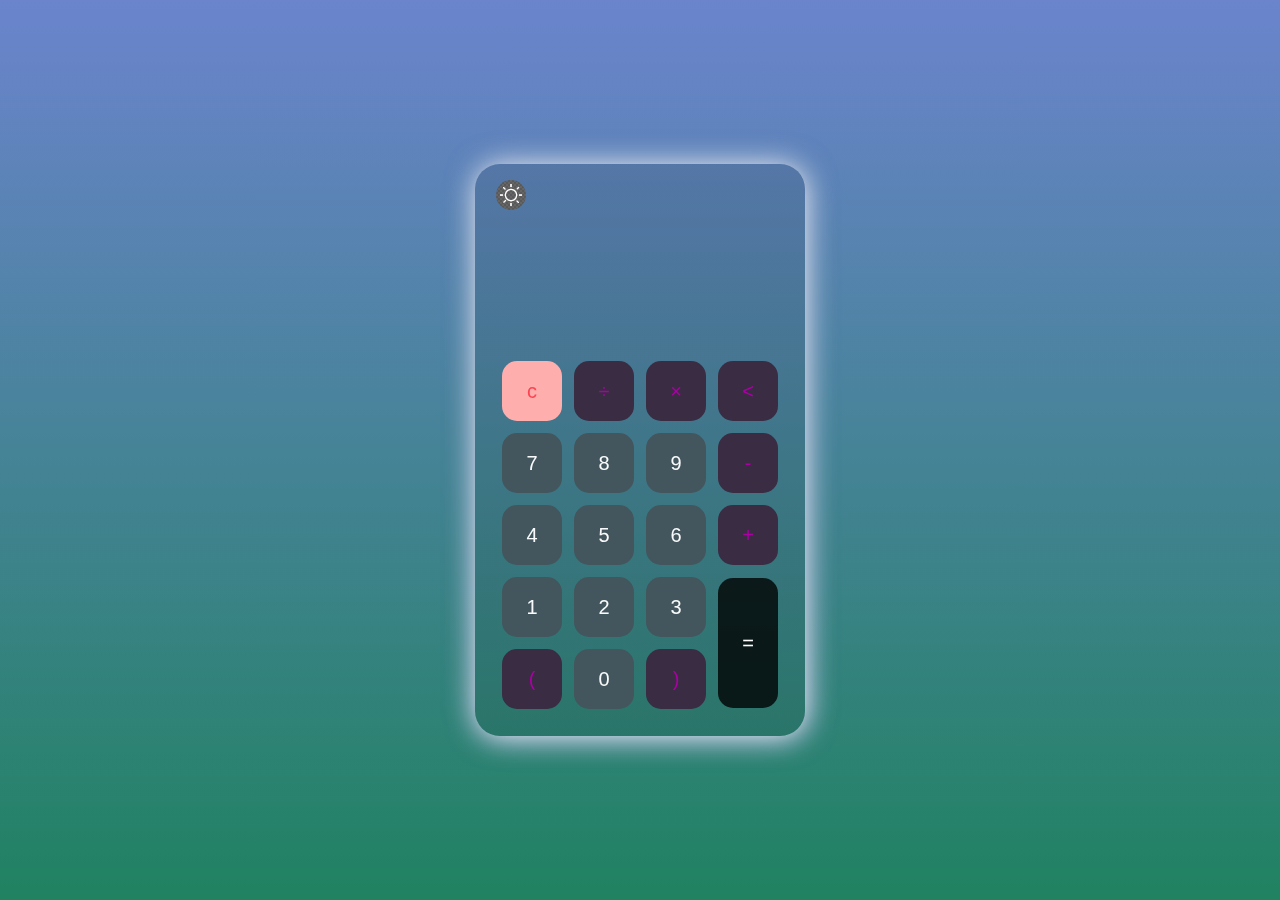
==== OIB_Task_1/index.html @ 67889aba "Project Completed" ====
<!DOCTYPE html>
<html>
<head>
  <link rel="stylesheet" href="Assets/css/style.css">
  <title>Task_1</title>
</head>
<body>
  <div class="container">
    <div class="calculator dark">
      <div class="theme-toggler active">
      </div>
      <div class="display-screen">
        <div id="display"></div>
      </div>
      <div class="buttons">
        <table>
          <tr>
            <td><button class="btn-operator" id="clear">c</button></td>
            <td><button class="btn-operator" id="/">&divide;</button></td>
            <td><button class="btn-operator" id="*">&times;</button></td>
            <td><button class="btn-operator" id="backspace"><</button></td>
          </tr>
          <tr>
            <td><button class="btn-number" id="7">7</button></td>
            <td><button class="btn-number" id="8">8</button></td>
            <td><button class="btn-number" id="9">9</button></td>
            <td><button class="btn-operator" id="-">-</button></td>
          </tr>
          <tr>
            <td><button class="btn-number" id="4">4</button></td>
            <td><button class="btn-number" id="5">5</button></td>
            <td><button class="btn-number" id="6">6</button></td>
            <td><button class="btn-operator" id="+">+</button></td>
          </tr>
          <tr>
            <td><button class="btn-number" id="1">1</button></td>
            <td><button class="btn-number" id="2">2</button></td>
            <td><button class="btn-number" id="3">3</button></td>
            <td rowspan="2"><button class="btn-equal" id="equal">=</button></td>
          </tr>
          <tr>
            <td><button class="btn-operator" id="(">(</button></td>
            <td><button class="btn-number" id="0">0</button></td>
            <td><button class="btn-operator" id=")">)</button></td>
          </tr>
        </table>

      </div>
    </div>
  </div>
  <script src="Assets/script/script.js"></script>

  <script type="text/javascript" src="Assets/script/vanilla-tilt.js"></script>
        <script>
        VanillaTilt.init
        (document.querySelectorAll(".btn-operator"),
          {
            max: 2,
            speed: 400,
            glare:true,
            "max-glare": 1,
          });
          VanillaTilt.init
        (document.querySelectorAll(".btn-number"),
          {
            max: 2,
            speed: 400,
            glare:true,
            "max-glare": 1,
          });
          VanillaTilt.init
        (document.querySelectorAll(".btn-equal"),
          {
            max: 2,
            speed: 400,
            glare:true,
            "max-glare": 1,
          });
        </script>

</body>
</html>
---- OIB_Task_1/Assets/css/style.css ----
*{
    padding: 0;
    margin: 0;
    box-sizing: border-box;
    outline: 0;
    transition: all 0.5s ease;
  }
  
  body{
    font-family: sans-serif;
  }
  
  a{
    text-decoration: none;
    color: #eebbbb;
  }
  
  body{
    background-image: linear-gradient(0deg, rgb(32, 130, 97), rgb(107, 132, 205));
  }
  
  .container{
    height: 100vh;
    width: 100vw;
    display: grid;
    place-items: center;
  }
  
  .calculator{
    position: relative;
    height: auto;
    width: auto;
    padding: 20px;
    border-radius: 25px;
    box-shadow: 0, 0, 0.30px #000;
  }
  
  .theme-toggler{
    position: absolute;
    top: 31px;
    left: 36px;
    color: #fff;
    cursor: pointer;
    z-index: 1;
  }
  
  .theme-toggler.active{
  background-image: url(../img/night_icon.png);
    background-repeat: no-repeat;
    background-size: cover;
  }
  
  .theme-toggler.active::before{
    background-image: url(../img/day_icon.png);
    background-repeat: no-repeat;
    background-size: cover;
  }
  
  .theme-toggler::before{
    content: '';
    height: 30px;
    width: 30px;
    position: absolute;
    top: 50%;
    transform: translate(-50%, -50%);
    border-radius: 50%;
    /* background-color: #333; */
    background-image: url(../img/night_icon.png);
    background-repeat: no-repeat;
    background-size: cover;
    z-index: -1;
  }
  
  #display{
    margin: 0, 10px;
    height: 150px;
    width: auto;
    max-width: 270px;
    display: flex;
    align-items: flex-end;
    justify-content: flex-end;
    font-size: 30px;
    margin-bottom: 20px;
    overflow-x: scroll;
  }
  
  #display::-webkit-scrollbar{
    display: block;
    height: 3px;
  }
  
  button{
    height: 60px;
    width: 60px;
    border: 0;
    border-radius: 15px;
    margin: 5px;
    font-size: 20px;
    cursor: pointer;
    transition: all 200ms ease;
  }
  
  button:hover{
    transform: scale(1.1);
  }
  
  button#equal{
    height: 130px;
  }
  
  /* light theme */
  
  .calculator{
    /* background-color: rgba(10, 6, 6, 0.1); */
    background-color: rgba(255,255,255,0.1);
    box-shadow: 1px 1px 30px rgb(0 0 0), 1px 1px 30px rgb(0 0 0);
  }
  
  .calculator #display{
    color: #000000;
  }
  
  .calculator button#clear{
    background-color: #ffaeae;
    color: #fc4552;

  }
  
  .calculator button.btn-number{
    background-color: #accee0;
    color: #000000;
  }
  
  .calculator button.btn-operator{
    background-color: #e7bee3;
    color: #f967f3;
  }
  
  .calculator button.btn-equal{
    background-color: #75d69e;
    color: #000;
  }
  
  /* dark theme */
  
  .calculator.dark{
    /* background-color: rgba(255,255,255,0.1); */
    background-color: rgba(10, 6, 6, 0.1);
    box-shadow: 1px 1px 30px rgb(255 255 255), 1px 1px 30px rgb(75 109 168);
  }
  
  .calculator.dark #display{
    color: #fff;
  }
  
  .calculator.dark button.btn-number{
    background-color: #44565d;
    color: #f8fafb;
  }
  
  .calculator.dark button.btn-operator{
    background-color: #392c43;
    color: #aa00a4;
  }
  
  .calculator.dark button.btn-equal {
    background-color: #000000c9;
    color: #ffffff;
  }
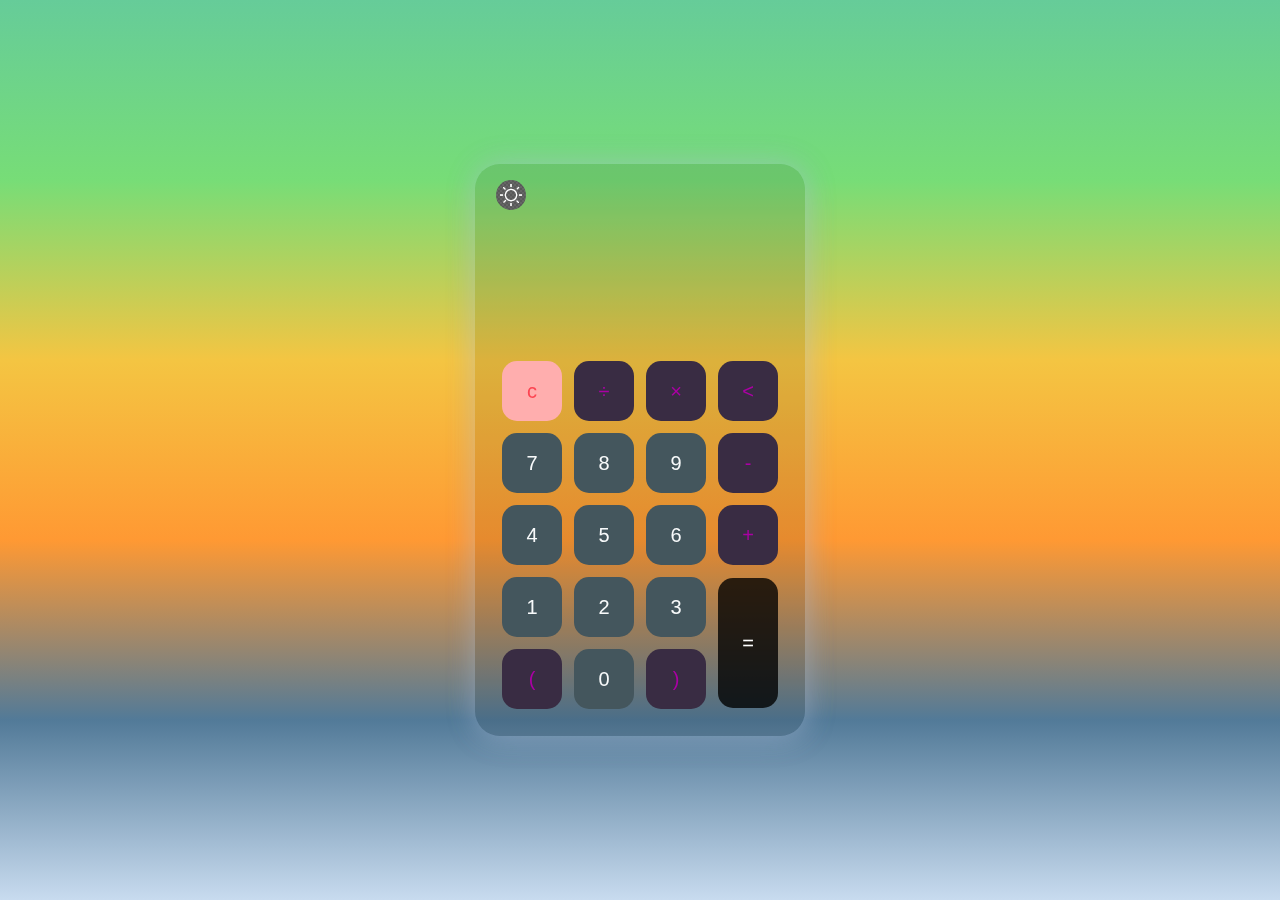
==== commit a056a561: "Second commit" ====
--- a/OIB_Task_1/index.html
+++ b/OIB_Task_1/index.html
@@ -1,82 +1,93 @@
 <!DOCTYPE html>
 <html>
 <head>
+  <!-- Link to the external stylesheet -->
   <link rel="stylesheet" href="Assets/css/style.css">
+  <!-- Set the title of the page -->
   <title>Task_1</title>
 </head>
 <body>
+  <!-- Container for the calculator -->
   <div class="container">
+    <!-- Calculator section with a dark theme -->
     <div class="calculator dark">
+      <!-- Theme toggler section (active) -->
       <div class="theme-toggler active">
       </div>
+      <!-- Display screen section -->
       <div class="display-screen">
+        <!-- Display area where calculator output is shown -->
         <div id="display"></div>
       </div>
+      <!-- Buttons section -->
       <div class="buttons">
+        <!-- Table for arranging buttons -->
         <table>
+          <!-- Row 1: Clear, Divide, Multiply, Backspace -->
           <tr>
             <td><button class="btn-operator" id="clear">c</button></td>
             <td><button class="btn-operator" id="/">&divide;</button></td>
             <td><button class="btn-operator" id="*">&times;</button></td>
             <td><button class="btn-operator" id="backspace"><</button></td>
           </tr>
+          <!-- Row 2: Numbers 7, 8, 9, Subtract -->
           <tr>
             <td><button class="btn-number" id="7">7</button></td>
             <td><button class="btn-number" id="8">8</button></td>
             <td><button class="btn-number" id="9">9</button></td>
             <td><button class="btn-operator" id="-">-</button></td>
           </tr>
+          <!-- Row 3: Numbers 4, 5, 6, Add -->
           <tr>
             <td><button class="btn-number" id="4">4</button></td>
             <td><button class="btn-number" id="5">5</button></td>
             <td><button class="btn-number" id="6">6</button></td>
             <td><button class="btn-operator" id="+">+</button></td>
           </tr>
+          <!-- Row 4: Numbers 1, 2, 3, Equal -->
           <tr>
             <td><button class="btn-number" id="1">1</button></td>
             <td><button class="btn-number" id="2">2</button></td>
             <td><button class="btn-number" id="3">3</button></td>
             <td rowspan="2"><button class="btn-equal" id="equal">=</button></td>
           </tr>
+          <!-- Row 5: Parentheses, Number 0, Parentheses -->
           <tr>
             <td><button class="btn-operator" id="(">(</button></td>
             <td><button class="btn-number" id="0">0</button></td>
             <td><button class="btn-operator" id=")">)</button></td>
           </tr>
         </table>
-
       </div>
     </div>
   </div>
+  <!-- Include the JavaScript file for calculator functionality -->
   <script src="Assets/script/script.js"></script>
-
+  <!-- Include the VanillaTilt library for button animations -->
   <script type="text/javascript" src="Assets/script/vanilla-tilt.js"></script>
-        <script>
-        VanillaTilt.init
-        (document.querySelectorAll(".btn-operator"),
-          {
-            max: 2,
-            speed: 400,
-            glare:true,
-            "max-glare": 1,
-          });
-          VanillaTilt.init
-        (document.querySelectorAll(".btn-number"),
-          {
-            max: 2,
-            speed: 400,
-            glare:true,
-            "max-glare": 1,
-          });
-          VanillaTilt.init
-        (document.querySelectorAll(".btn-equal"),
-          {
-            max: 2,
-            speed: 400,
-            glare:true,
-            "max-glare": 1,
-          });
-        </script>
-
+  <!-- Initialize VanillaTilt for operator buttons -->
+  <script>
+    // Initialize VanillaTilt for operator buttons
+    VanillaTilt.init(document.querySelectorAll(".btn-operator"), {
+      max: 2,
+      speed: 400,
+      glare: true,
+      "max-glare": 1,
+    });
+    // Initialize VanillaTilt for number buttons
+    VanillaTilt.init(document.querySelectorAll(".btn-number"), {
+      max: 2,
+      speed: 400,
+      glare: true,
+      "max-glare": 1,
+    });
+    // Initialize VanillaTilt for equal button
+    VanillaTilt.init(document.querySelectorAll(".btn-equal"), {
+      max: 2,
+      speed: 400,
+      glare: true,
+      "max-glare": 1,
+    });
+  </script>
 </body>
 </html>
--- a/OIB_Task_1/Assets/css/style.css
+++ b/OIB_Task_1/Assets/css/style.css
@@ -1,169 +1,205 @@
-*{
-    padding: 0;
-    margin: 0;
-    box-sizing: border-box;
-    outline: 0;
-    transition: all 0.5s ease;
-  }
-  
-  body{
-    font-family: sans-serif;
-  }
-  
-  a{
-    text-decoration: none;
-    color: #eebbbb;
-  }
-  
-  body{
-    background-image: linear-gradient(0deg, rgb(32, 130, 97), rgb(107, 132, 205));
-  }
-  
-  .container{
-    height: 100vh;
-    width: 100vw;
-    display: grid;
-    place-items: center;
-  }
-  
-  .calculator{
-    position: relative;
-    height: auto;
-    width: auto;
-    padding: 20px;
-    border-radius: 25px;
-    box-shadow: 0, 0, 0.30px #000;
-  }
-  
-  .theme-toggler{
-    position: absolute;
-    top: 31px;
-    left: 36px;
-    color: #fff;
-    cursor: pointer;
-    z-index: 1;
-  }
-  
-  .theme-toggler.active{
+/* Reset some default styling */
+* {
+  padding: 0;
+  margin: 0;
+  box-sizing: border-box;
+  outline: 0;
+  transition: all 0.5s ease;
+}
+
+
+/* Default styles for light mode */
+body {
+  font-family: sans-serif;
+  background-image: linear-gradient(0deg, #c8dbef, #527a98); /* Indian flag colors */
+  color: #000; /* Set default text color for light mode */
+  transition: background-color 0.3s ease, color 0.3s ease; /* Add transition for smooth mode change */
+}
+
+/* Dark mode styles */
+body.dark {
+  background-image: linear-gradient(0deg, #000000, #34495e); /* Dark blue gradient for background */
+  color: #ff0000; /* Set text color for dark mode */
+  transition: background-color 0.3s ease, color 0.3s ease; /* Add transition for smooth mode change */
+}
+
+/* Indian flag colors gradient with additional colors */
+body {
+  background-image: linear-gradient(0deg, #c8dbef, #527a98, #ff9933, #f4c542, #77dd77, #66cc99);
+  /* Indian flag colors: Light blue, Dark blue, Saffron, Mustard, Pastel Green, Mint Green */
+  color: #000; /* Set default text color for light mode */
+  transition: background-color 0.3s ease, color 0.3s ease; /* Add transition for smooth mode change */
+}
+
+/* Rainbow gradient for dark mode background */
+body.dark {
+  background-image: linear-gradient(45deg, 
+    #ff0000, #ff9900, #00cc00, #0099ff, #9900ff, #ff0099);
+  color: #ffffff; /* Set text color for rainbow dark mode */
+  transition: background-color 0.3s ease, color 0.3s ease; /* Add transition for smooth mode change */
+}
+
+
+
+
+/* Styling for links */
+a {
+  text-decoration: none;
+  color: #eebbbb;
+}
+
+
+
+/* Container for centering the calculator */
+.container {
+  height: 100vh;
+  width: 100vw;
+  display: grid;
+  place-items: center;
+}
+
+/* Styling for the calculator */
+.calculator {
+  position: relative;
+  height: auto;
+  width: auto;
+  padding: 20px;
+  border-radius: 25px;
+  box-shadow: 0 0 30px rgba(0, 0, 0, 0.3);
+}
+
+/* Styling for the theme toggler */
+.theme-toggler {
+  position: absolute;
+  top: 31px;
+  left: 36px;
+  color: #fff;
+  cursor: pointer;
+  z-index: 1;
+}
+
+/* Styling for the active theme toggler */
+.theme-toggler.active {
   background-image: url(../img/night_icon.png);
-    background-repeat: no-repeat;
-    background-size: cover;
-  }
-  
-  .theme-toggler.active::before{
-    background-image: url(../img/day_icon.png);
-    background-repeat: no-repeat;
-    background-size: cover;
-  }
-  
-  .theme-toggler::before{
-    content: '';
-    height: 30px;
-    width: 30px;
-    position: absolute;
-    top: 50%;
-    transform: translate(-50%, -50%);
-    border-radius: 50%;
-    /* background-color: #333; */
-    background-image: url(../img/night_icon.png);
-    background-repeat: no-repeat;
-    background-size: cover;
-    z-index: -1;
-  }
-  
-  #display{
-    margin: 0, 10px;
-    height: 150px;
-    width: auto;
-    max-width: 270px;
-    display: flex;
-    align-items: flex-end;
-    justify-content: flex-end;
-    font-size: 30px;
-    margin-bottom: 20px;
-    overflow-x: scroll;
-  }
-  
-  #display::-webkit-scrollbar{
-    display: block;
-    height: 3px;
-  }
-  
-  button{
-    height: 60px;
-    width: 60px;
-    border: 0;
-    border-radius: 15px;
-    margin: 5px;
-    font-size: 20px;
-    cursor: pointer;
-    transition: all 200ms ease;
-  }
-  
-  button:hover{
-    transform: scale(1.1);
-  }
-  
-  button#equal{
-    height: 130px;
-  }
-  
-  /* light theme */
-  
-  .calculator{
-    /* background-color: rgba(10, 6, 6, 0.1); */
-    background-color: rgba(255,255,255,0.1);
-    box-shadow: 1px 1px 30px rgb(0 0 0), 1px 1px 30px rgb(0 0 0);
-  }
-  
-  .calculator #display{
-    color: #000000;
-  }
-  
-  .calculator button#clear{
-    background-color: #ffaeae;
-    color: #fc4552;
-
-  }
-  
-  .calculator button.btn-number{
-    background-color: #accee0;
-    color: #000000;
-  }
-  
-  .calculator button.btn-operator{
-    background-color: #e7bee3;
-    color: #f967f3;
-  }
-  
-  .calculator button.btn-equal{
-    background-color: #75d69e;
-    color: #000;
-  }
-  
-  /* dark theme */
-  
-  .calculator.dark{
-    /* background-color: rgba(255,255,255,0.1); */
-    background-color: rgba(10, 6, 6, 0.1);
-    box-shadow: 1px 1px 30px rgb(255 255 255), 1px 1px 30px rgb(75 109 168);
-  }
-  
-  .calculator.dark #display{
-    color: #fff;
-  }
-  
-  .calculator.dark button.btn-number{
-    background-color: #44565d;
-    color: #f8fafb;
-  }
-  
-  .calculator.dark button.btn-operator{
-    background-color: #392c43;
-    color: #aa00a4;
-  }
-  
-  .calculator.dark button.btn-equal {
-    background-color: #000000c9;
-    color: #ffffff;
-  }+  background-repeat: no-repeat;
+  background-size: cover;
+}
+
+/* Styling for the active theme toggler's before pseudo-element */
+.theme-toggler.active::before {
+  background-image: url(../img/day_icon.png);
+  background-repeat: no-repeat;
+  background-size: cover;
+}
+
+/* Styling for the theme toggler's before pseudo-element */
+.theme-toggler::before {
+  content: '';
+  height: 30px;
+  width: 30px;
+  position: absolute;
+  top: 50%;
+  transform: translate(-50%, -50%);
+  border-radius: 50%;
+  background-image: url(../img/night_icon.png);
+  background-repeat: no-repeat;
+  background-size: cover;
+  z-index: -1;
+}
+
+/* Styling for the display area */
+#display {
+  margin: 0 10px;
+  height: 150px;
+  width: auto;
+  max-width: 270px;
+  display: flex;
+  align-items: flex-end;
+  justify-content: flex-end;
+  font-size: 30px;
+  margin-bottom: 20px;
+  overflow-x: scroll;
+}
+
+/* Styling for the scrollbar in the display area */
+#display::-webkit-scrollbar {
+  display: block;
+  height: 3px;
+}
+
+/* Styling for calculator buttons */
+button {
+  height: 60px;
+  width: 60px;
+  border: 0;
+  border-radius: 15px;
+  margin: 5px;
+  font-size: 20px;
+  cursor: pointer;
+  transition: all 200ms ease;
+}
+
+/* Hover effect for calculator buttons */
+button:hover {
+  transform: scale(1.1);
+}
+
+/* Styling for the equal button */
+button#equal {
+  height: 130px;
+}
+
+/* Light theme styles */
+.calculator {
+  background-color: rgba(255, 255, 255, 0.1);
+  box-shadow: 1px 1px 30px rgb(0 0 0 / 30%), 1px 1px 30px rgb(0 0 0 / 30%);
+}
+
+.calculator #display {
+  color: #000000;
+}
+
+.calculator button#clear {
+  background-color: #ffaeae;
+  color: #fc4552;
+}
+
+.calculator button.btn-number {
+  background-color: #accee0;
+  color: #000000;
+}
+
+.calculator button.btn-operator {
+  background-color: #e7bee3;
+  color: #f967f3;
+}
+
+.calculator button.btn-equal {
+  background-color: #75d69e;
+  color: #000;
+}
+
+/* Dark theme styles */
+.calculator.dark {
+  background-color: rgba(10, 6, 6, 0.1);
+  box-shadow: 1px 1px 30px rgb(255 255 255 / 30%), 1px 1px 30px rgb(75 109 168 / 30%);
+}
+
+.calculator.dark #display {
+  color: #fff;
+}
+
+.calculator.dark button.btn-number {
+  background-color: #44565d;
+  color: #f8fafb;
+}
+
+.calculator.dark button.btn-operator {
+  background-color: #392c43;
+  color: #aa00a4;
+}
+
+.calculator.dark button.btn-equal {
+  background-color: #000000c9;
+  color: #ffffff;
+}
